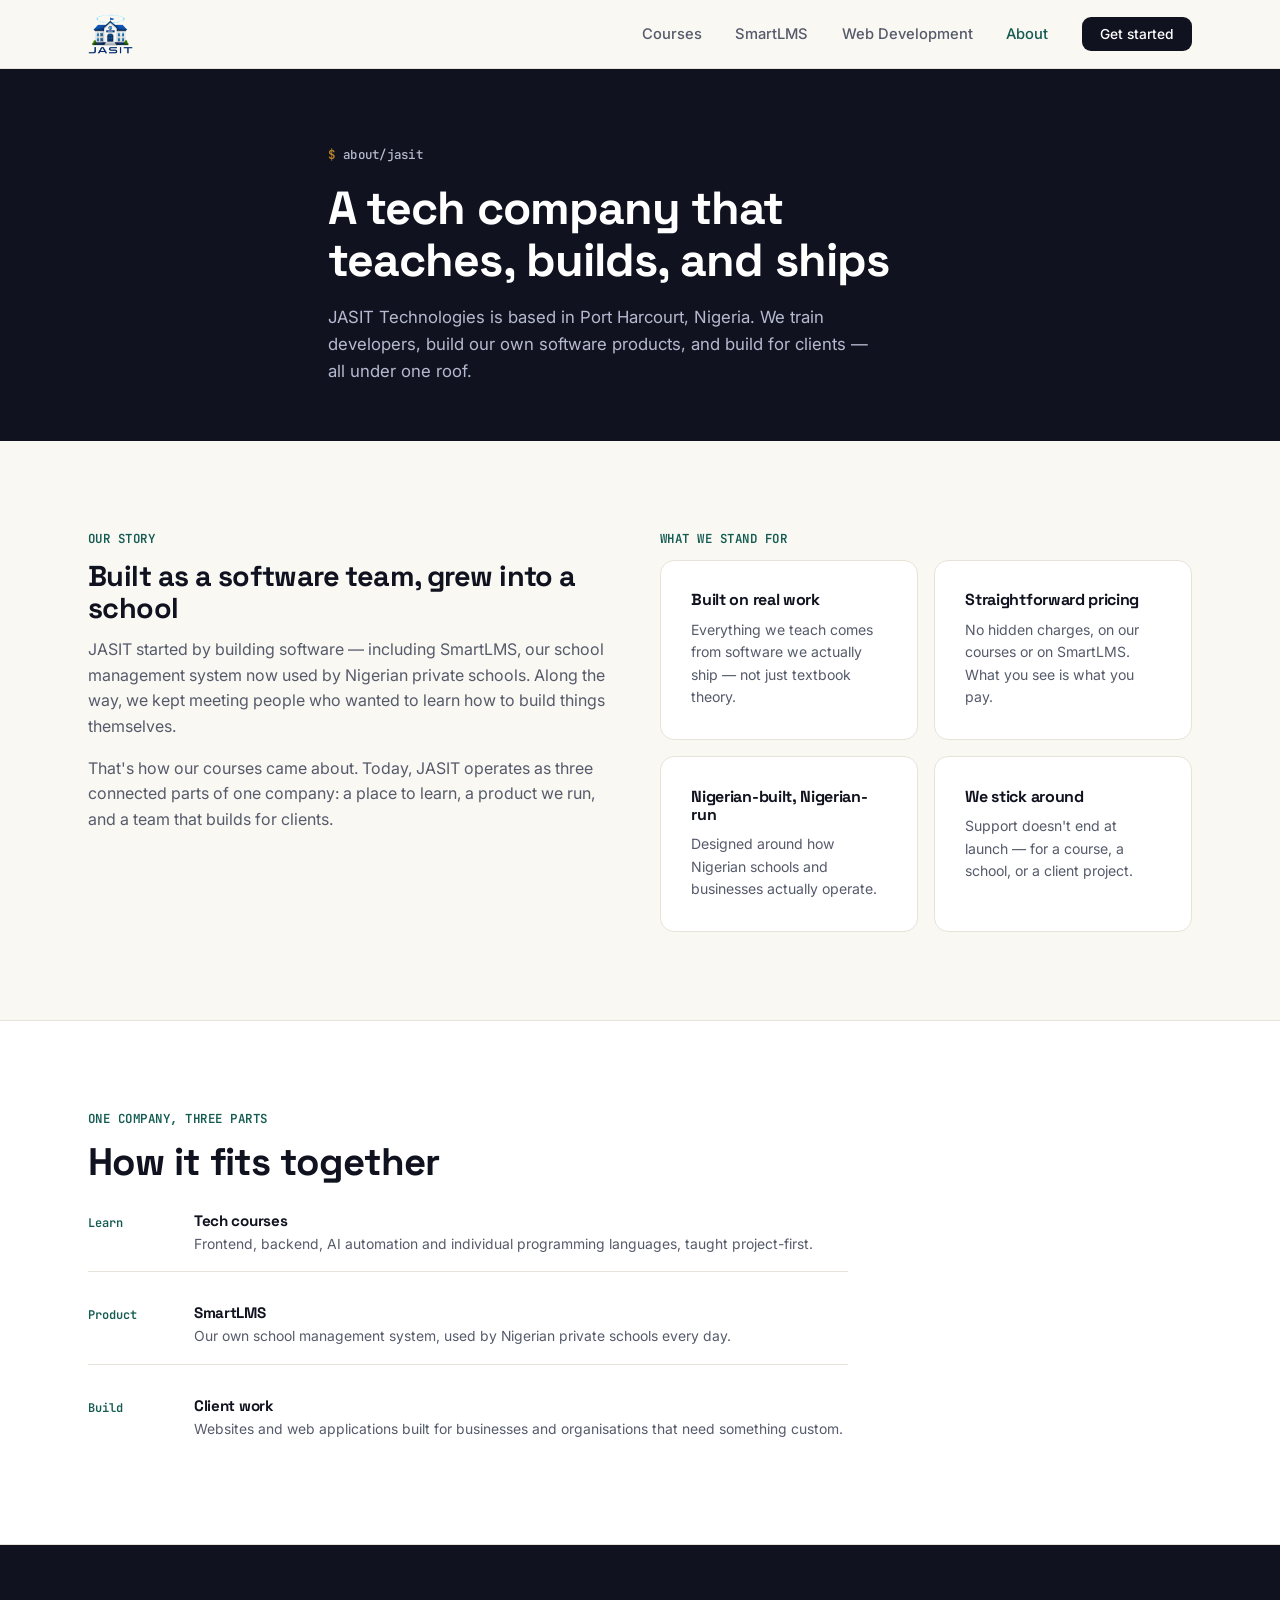
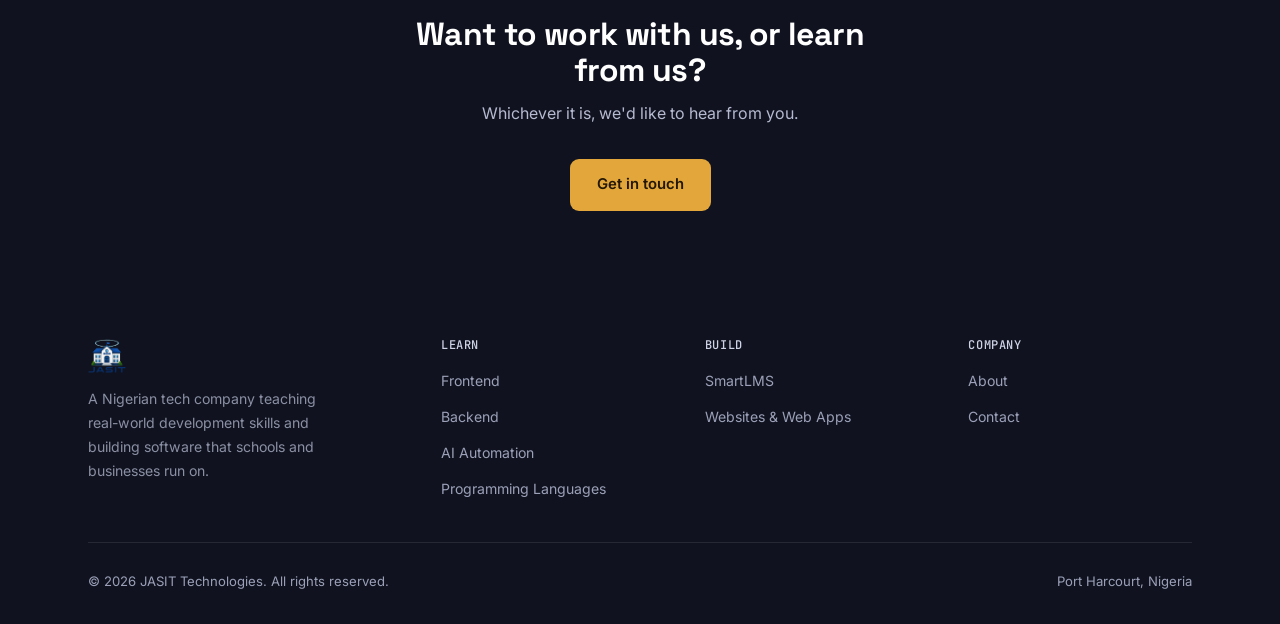
==== about.html @ 406e81af "changed setting" ====
<!DOCTYPE html>
<html lang="en">
<head>
<meta charset="UTF-8" />
<meta name="viewport" content="width=device-width, initial-scale=1.0" />
<link rel="icon" type="image/png" sizes="32x32" href="assets/favicon-32.png" />
<link rel="icon" type="image/png" sizes="16x16" href="assets/favicon-16.png" />
<link rel="apple-touch-icon" sizes="180x180" href="assets/favicon-180.png" />
<link rel="shortcut icon" href="assets/favicon.ico" />
<title>About JASIT Technologies</title>
<meta name="description" content="JASIT Technologies is a Nigerian tech company that teaches development skills and builds software, including SmartLMS and custom websites and web apps." />
<link rel="canonical" href="https://jasit.com.ng/about.html" />
<link href="css/shared.css" rel="stylesheet" />
<link href="css/pages.css" rel="stylesheet" />
</head>
<body>

<nav class="site-nav">
  <div class="nav-inner">
    <a href="index.html" class="nav-logo"><img src="assets/logo-header.png" alt="JASIT Technologies" class="logo-img"></a>
    <ul class="nav-links" id="nav-links">
      <li><a href="courses/index.html">Courses</a></li>
      <li><a href="products/smartlms.html">SmartLMS</a></li>
      <li><a href="services/web-dev.html">Web Development</a></li>
      <li><a href="about.html" class="active">About</a></li>
      <li><a href="contact.html" class="nav-cta">Get started</a></li>
    </ul>
    <button class="hamburger" onclick="toggleNav()" aria-label="Toggle menu"><span></span><span></span><span></span></button>
  </div>
</nav>

<section class="about-hero ink-block">
  <div class="wrap" style="max-width:680px;">
    <p class="eyebrow">about/jasit</p>
    <h1 style="font-size:clamp(2rem,4.4vw,2.9rem); margin:1rem 0 1.1rem;">A tech company that teaches, builds, and ships</h1>
    <p style="color:#b6bad0; font-size:1.05rem; max-width:540px;">JASIT Technologies is based in Port Harcourt, Nigeria. We train developers, build our own software products, and build for clients — all under one roof.</p>
  </div>
</section>

<section>
  <div class="wrap grid-2">
    <div>
      <p class="section-label">Our story</p>
      <h2 class="section-title" style="font-size:1.8rem;">Built as a software team, grew into a school</h2>
      <p style="color:var(--slate); margin-bottom:1rem;">JASIT started by building software — including SmartLMS, our school management system now used by Nigerian private schools. Along the way, we kept meeting people who wanted to learn how to build things themselves.</p>
      <p style="color:var(--slate);">That's how our courses came about. Today, JASIT operates as three connected parts of one company: a place to learn, a product we run, and a team that builds for clients.</p>
    </div>
    <div>
      <p class="section-label">What we stand for</p>
      <div class="grid-2" style="gap:1rem;">
        <div class="card value-card"><h3>Built on real work</h3><p>Everything we teach comes from software we actually ship — not just textbook theory.</p></div>
        <div class="card value-card"><h3>Straightforward pricing</h3><p>No hidden charges, on our courses or on SmartLMS. What you see is what you pay.</p></div>
        <div class="card value-card"><h3>Nigerian-built, Nigerian-run</h3><p>Designed around how Nigerian schools and businesses actually operate.</p></div>
        <div class="card value-card"><h3>We stick around</h3><p>Support doesn't end at launch — for a course, a school, or a client project.</p></div>
      </div>
    </div>
  </div>
</section>

<section style="background:var(--paper-raised); border-top:1px solid var(--mist); border-bottom:1px solid var(--mist);">
  <div class="wrap">
    <p class="section-label">One company, three parts</p>
    <h2 class="section-title">How it fits together</h2>
    <div class="pillars-mini" style="max-width:760px;">
      <div class="mini-row"><span class="mini-tag">Learn</span><div><h4>Tech courses</h4><p>Frontend, backend, AI automation and individual programming languages, taught project-first.</p></div></div>
      <div class="mini-row"><span class="mini-tag">Product</span><div><h4>SmartLMS</h4><p>Our own school management system, used by Nigerian private schools every day.</p></div></div>
      <div class="mini-row"><span class="mini-tag">Build</span><div><h4>Client work</h4><p>Websites and web applications built for businesses and organisations that need something custom.</p></div></div>
    </div>
  </div>
</section>

<div class="ink-block" style="padding:4.5rem 0; text-align:center;">
  <div class="wrap" style="max-width:560px; margin:0 auto;">
    <h2 style="font-size:clamp(1.5rem,3vw,2rem); margin-bottom:0.8rem;">Want to work with us, or learn from us?</h2>
    <p style="color:#b6bad0; margin-bottom:2rem;">Whichever it is, we'd like to hear from you.</p>
    <a href="contact.html" class="btn btn-gold">Get in touch</a>
  </div>
</div>

<footer class="site-footer">
  <div class="wrap">
    <div class="footer-grid">
      <div class="footer-brand">
        <a href="index.html" class="nav-logo"><img src="assets/logo-header.png" alt="JASIT Technologies" class="logo-img"></a>
        <p>A Nigerian tech company teaching real-world development skills and building software that schools and businesses run on.</p>
      </div>
      <div class="footer-col">
        <h4>Learn</h4>
        <ul><li><a href="courses/frontend.html">Frontend</a></li><li><a href="courses/backend.html">Backend</a></li><li><a href="courses/ai-automation.html">AI Automation</a></li><li><a href="courses/languages.html">Programming Languages</a></li></ul>
      </div>
      <div class="footer-col">
        <h4>Build</h4>
        <ul><li><a href="products/smartlms.html">SmartLMS</a></li><li><a href="services/web-dev.html">Websites &amp; Web Apps</a></li></ul>
      </div>
      <div class="footer-col">
        <h4>Company</h4>
        <ul><li><a href="about.html">About</a></li><li><a href="contact.html">Contact</a></li></ul>
      </div>
    </div>
    <div class="footer-bottom"><p>&copy; 2026 JASIT Technologies. All rights reserved.</p><p>Port Harcourt, Nigeria</p></div>
  </div>
</footer>
<div id="toast" role="alert"></div>
<script src="js/site.js"></script>
</body>
</html>
---- css/shared.css ----
/* ============================================================
   JASIT TECHNOLOGIES — SHARED DESIGN SYSTEM
   Tokens: ink (dark bookend), paper (light body), gold (learn),
   teal (build/product). Display: Space Grotesk. Body: Inter.
   Mono: JetBrains Mono (code/language motif).
   ============================================================ */

@import url('https://fonts.googleapis.com/css2?family=Space+Grotesk:wght@500;600;700&family=Inter:wght@400;500;600;700&family=JetBrains+Mono:wght@400;500;600&display=swap');

:root {
  --ink: #10131f;
  --ink-soft: #1a1e30;
  --paper: #faf8f3;
  --paper-raised: #ffffff;
  --gold: #e2a63b;
  --gold-dark: #b9822a;
  --teal: #1c7a6e;
  --teal-dark: #145b52;
  --slate: #565b6b;
  --slate-light: #8a8fa3;
  --text: #191c2a;
  --mist: #e7e3d8;
  --mist-dark: #d8d2c2;
  --radius: 14px;
  --radius-sm: 9px;
  --max: 1160px;
}

* , *::before, *::after { box-sizing: border-box; margin: 0; padding: 0; }

html { scroll-behavior: smooth; }

body {
  font-family: 'Inter', sans-serif;
  background: var(--paper);
  color: var(--text);
  line-height: 1.6;
  font-size: 16px;
  -webkit-font-smoothing: antialiased;
}

h1, h2, h3, h4 {
  font-family: 'Space Grotesk', sans-serif;
  color: var(--ink);
  letter-spacing: -0.02em;
  line-height: 1.12;
}

a { color: inherit; }

.mono {
  font-family: 'JetBrains Mono', monospace;
}

img, svg { display: block; max-width: 100%; }

.wrap { max-width: var(--max); margin: 0 auto; padding: 0 1.75rem; }

:focus-visible { outline: 2.5px solid var(--teal); outline-offset: 3px; }

@media (prefers-reduced-motion: reduce) {
  *, *::before, *::after { animation-duration: 0.001ms !important; transition-duration: 0.001ms !important; }
}

/* ---------- Eyebrow / label / language badges ---------- */

.eyebrow {
  display: inline-flex;
  align-items: center;
  gap: 8px;
  font-family: 'JetBrains Mono', monospace;
  font-size: 0.78rem;
  font-weight: 500;
  letter-spacing: 0.02em;
  color: var(--teal-dark);
}
.eyebrow::before { content: '$'; color: var(--gold-dark); font-weight: 600; }

.lang-strip {
  display: flex;
  flex-wrap: wrap;
  gap: 0.6rem;
}
.lang-chip {
  font-family: 'JetBrains Mono', monospace;
  font-size: 0.78rem;
  font-weight: 500;
  padding: 6px 12px;
  border-radius: 999px;
  border: 1px solid var(--mist-dark);
  color: var(--slate);
  background: var(--paper-raised);
}
.lang-chip.on-dark {
  border-color: rgba(255,255,255,0.16);
  color: #cfd3e6;
  background: rgba(255,255,255,0.04);
}

/* ---------- Nav ---------- */

nav.site-nav {
  position: sticky;
  top: 0;
  z-index: 100;
  background: rgba(250, 248, 243, 0.9);
  backdrop-filter: blur(10px);
  border-bottom: 1px solid var(--mist);
}
.nav-inner {
  max-width: var(--max);
  margin: 0 auto;
  padding: 0 1.75rem;
  height: 68px;
  display: flex;
  align-items: center;
  justify-content: space-between;
}
.nav-logo {
  font-family: 'Space Grotesk', sans-serif;
  font-weight: 700;
  font-size: 1.15rem;
  text-decoration: none;
  color: var(--ink);
  display: flex;
  align-items: baseline;
  gap: 2px;
}
.nav-logo .dot { color: var(--gold-dark); }
.nav-logo .logo-img { height: 40px; width: auto; display: block; }
.footer-brand .logo-img { height: 34px; width: auto; display: block; }
.nav-links {
  display: flex;
  align-items: center;
  gap: 2.1rem;
  list-style: none;
}
.nav-links a {
  text-decoration: none;
  color: var(--slate);
  font-size: 0.92rem;
  font-weight: 500;
  transition: color 0.18s;
}
.nav-links a:hover { color: var(--ink); }
.nav-links a.active { color: var(--teal-dark); }
.nav-cta {
  background: var(--ink) !important;
  color: #fff !important;
  padding: 9px 18px;
  border-radius: var(--radius-sm);
  font-size: 0.86rem !important;
}
.nav-cta:hover { background: var(--teal-dark) !important; }

.hamburger {
  display: none;
  background: none;
  border: none;
  cursor: pointer;
  flex-direction: column;
  gap: 5px;
  padding: 4px;
}
.hamburger span { display: block; width: 22px; height: 2px; background: var(--text); border-radius: 2px; }

/* ---------- Buttons ---------- */

.btn {
  display: inline-flex;
  align-items: center;
  gap: 8px;
  padding: 13px 26px;
  border-radius: var(--radius-sm);
  font-size: 0.93rem;
  font-weight: 600;
  text-decoration: none;
  border: 1.5px solid transparent;
  transition: transform 0.14s, background 0.18s, border-color 0.18s;
  font-family: 'Inter', sans-serif;
  cursor: pointer;
}
.btn:hover { transform: translateY(-1px); }
.btn-gold { background: var(--gold); color: #241804; }
.btn-gold:hover { background: var(--gold-dark); }
.btn-teal { background: var(--teal); color: #fff; }
.btn-teal:hover { background: var(--teal-dark); }
.btn-ink { background: var(--ink); color: #fff; }
.btn-ink:hover { background: var(--ink-soft); }
.btn-outline { border-color: var(--mist-dark); color: var(--text); background: transparent; }
.btn-outline:hover { border-color: var(--slate); }
.btn-outline.on-dark { border-color: rgba(255,255,255,0.25); color: #fff; }
.btn-outline.on-dark:hover { border-color: rgba(255,255,255,0.55); }

/* ---------- Section rhythm ---------- */

section { padding: 5.5rem 0; }
.section-label { font-size: 0.78rem; font-weight: 600; letter-spacing: 0.04em; text-transform: uppercase; color: var(--teal-dark); margin-bottom: 0.7rem; font-family: 'JetBrains Mono', monospace; }
.section-title { font-size: clamp(1.6rem, 3.4vw, 2.4rem); font-weight: 700; margin-bottom: 0.8rem; }
.section-sub { font-size: 1.02rem; color: var(--slate); max-width: 560px; line-height: 1.7; margin-bottom: 3rem; }

.card {
  background: var(--paper-raised);
  border: 1px solid var(--mist);
  border-radius: var(--radius);
  padding: 1.9rem;
  transition: box-shadow 0.2s, transform 0.2s, border-color 0.2s;
}
.card:hover { box-shadow: 0 10px 28px rgba(16,19,31,0.07); transform: translateY(-2px); border-color: var(--mist-dark); }

/* ---------- Dark bookend blocks (hero/footer) ---------- */

.ink-block {
  background: var(--ink);
  color: #e9ebf5;
}
.ink-block h1, .ink-block h2, .ink-block h3 { color: #fff; }
.ink-block .section-sub, .ink-block p { color: #b6bad0; }

/* ---------- Footer ---------- */

footer.site-footer {
  background: var(--ink);
  color: #9ba0b8;
  padding: 3.5rem 0 2rem;
}
.footer-grid {
  display: grid;
  grid-template-columns: 1.4fr 1fr 1fr 1fr;
  gap: 2.5rem;
  padding-bottom: 2.5rem;
  border-bottom: 1px solid rgba(255,255,255,0.09);
}
.footer-brand .nav-logo { color: #fff; }
.footer-brand p { margin-top: 0.9rem; font-size: 0.88rem; color: #8a8fa3; max-width: 260px; line-height: 1.7; }
.footer-col h4 { font-family: 'JetBrains Mono', monospace; font-size: 0.75rem; letter-spacing: 0.05em; text-transform: uppercase; color: #cfd3e6; margin-bottom: 1rem; font-weight: 500; }
.footer-col ul { list-style: none; display: flex; flex-direction: column; gap: 0.65rem; }
.footer-col a { font-size: 0.88rem; color: #9ba0b8; text-decoration: none; transition: color 0.18s; }
.footer-col a:hover { color: #fff; }
.footer-bottom { padding-top: 1.75rem; display: flex; justify-content: space-between; align-items: center; flex-wrap: wrap; gap: 1rem; font-size: 0.82rem; }

/* ---------- Utility grids ---------- */

.grid-2 { display: grid; grid-template-columns: 1fr 1fr; gap: 2.5rem; }
.grid-3 { display: grid; grid-template-columns: repeat(3, 1fr); gap: 1.5rem; }
.grid-4 { display: grid; grid-template-columns: repeat(4, 1fr); gap: 1.5rem; }

/* ---------- Responsive ---------- */

@media (max-width: 900px) {
  .footer-grid { grid-template-columns: 1fr 1fr; }
  .grid-3 { grid-template-columns: 1fr 1fr; }
  .grid-4 { grid-template-columns: 1fr 1fr; }
}

@media (max-width: 720px) {
  .nav-links { display: none; }
  .hamburger { display: flex; }
  .nav-links.open {
    display: flex;
    flex-direction: column;
    position: absolute;
    top: 68px; left: 0; right: 0;
    background: var(--paper);
    border-bottom: 1px solid var(--mist);
    padding: 1.5rem 1.75rem;
    gap: 1.2rem;
    z-index: 99;
  }
  .grid-2, .grid-3, .grid-4 { grid-template-columns: 1fr; }
  .footer-grid { grid-template-columns: 1fr; gap: 2rem; }
  section { padding: 3.5rem 0; }
}
---- css/pages.css ----
/* About + Contact pages */

.about-hero { padding: 4.5rem 0 3.5rem; }

.value-card { display: flex; flex-direction: column; gap: 0.6rem; }
.value-card h3 { font-size: 1rem; }
.value-card p { font-size: 0.88rem; color: var(--slate); }

.pillars-mini { display: flex; flex-direction: column; gap: 1rem; }
.pillars-mini .mini-row { display: flex; gap: 1rem; align-items: flex-start; padding: 1rem 0; border-bottom: 1px solid var(--mist); }
.pillars-mini .mini-row:last-child { border-bottom: none; }
.pillars-mini .mini-tag { font-family: 'JetBrains Mono', monospace; font-size: 0.75rem; font-weight: 600; color: var(--teal-dark); width: 90px; flex-shrink: 0; padding-top: 2px; }
.pillars-mini h4 { font-size: 0.95rem; margin-bottom: 0.25rem; }
.pillars-mini p { font-size: 0.87rem; color: var(--slate); }

/* Contact page */
.contact-info-item { display: flex; align-items: flex-start; gap: 1rem; }
.contact-icon { width: 40px; height: 40px; background: rgba(28,122,110,0.1); border-radius: 9px; display: flex; align-items: center; justify-content: center; flex-shrink: 0; }
.contact-icon svg { width: 18px; height: 18px; color: var(--teal-dark); }
.contact-info-item h4 { font-size: 0.85rem; margin-bottom: 2px; }
.contact-info-item p, .contact-info-item a { font-size: 0.875rem; color: var(--slate); text-decoration: none; }
.contact-info-item a:hover { color: var(--teal-dark); }

.contact-form { display: flex; flex-direction: column; gap: 1rem; }
.form-row { display: grid; grid-template-columns: 1fr 1fr; gap: 1rem; }
.contact-form input, .contact-form textarea, .contact-form select {
  width: 100%; padding: 11px 14px; font-size: 0.9rem; font-family: 'Inter', sans-serif; color: var(--text);
  background: var(--paper-raised); border: 1.5px solid var(--mist); border-radius: var(--radius-sm); outline: none; transition: border-color 0.2s;
}
.contact-form input:focus, .contact-form textarea:focus, .contact-form select:focus { border-color: var(--teal); }
.contact-form textarea { min-height: 120px; resize: vertical; }
.form-submit { background: var(--teal); color: #fff; border: none; padding: 13px 28px; border-radius: var(--radius-sm); font-size: 0.95rem; font-weight: 600; font-family: 'Inter', sans-serif; cursor: pointer; transition: background 0.2s; width: 100%; }
.form-submit:hover { background: var(--teal-dark); }
.form-note { font-size: 0.78rem; color: var(--slate-light); text-align: center; margin-top: -0.25rem; }

@media (max-width: 720px) { .form-row { grid-template-columns: 1fr; } }
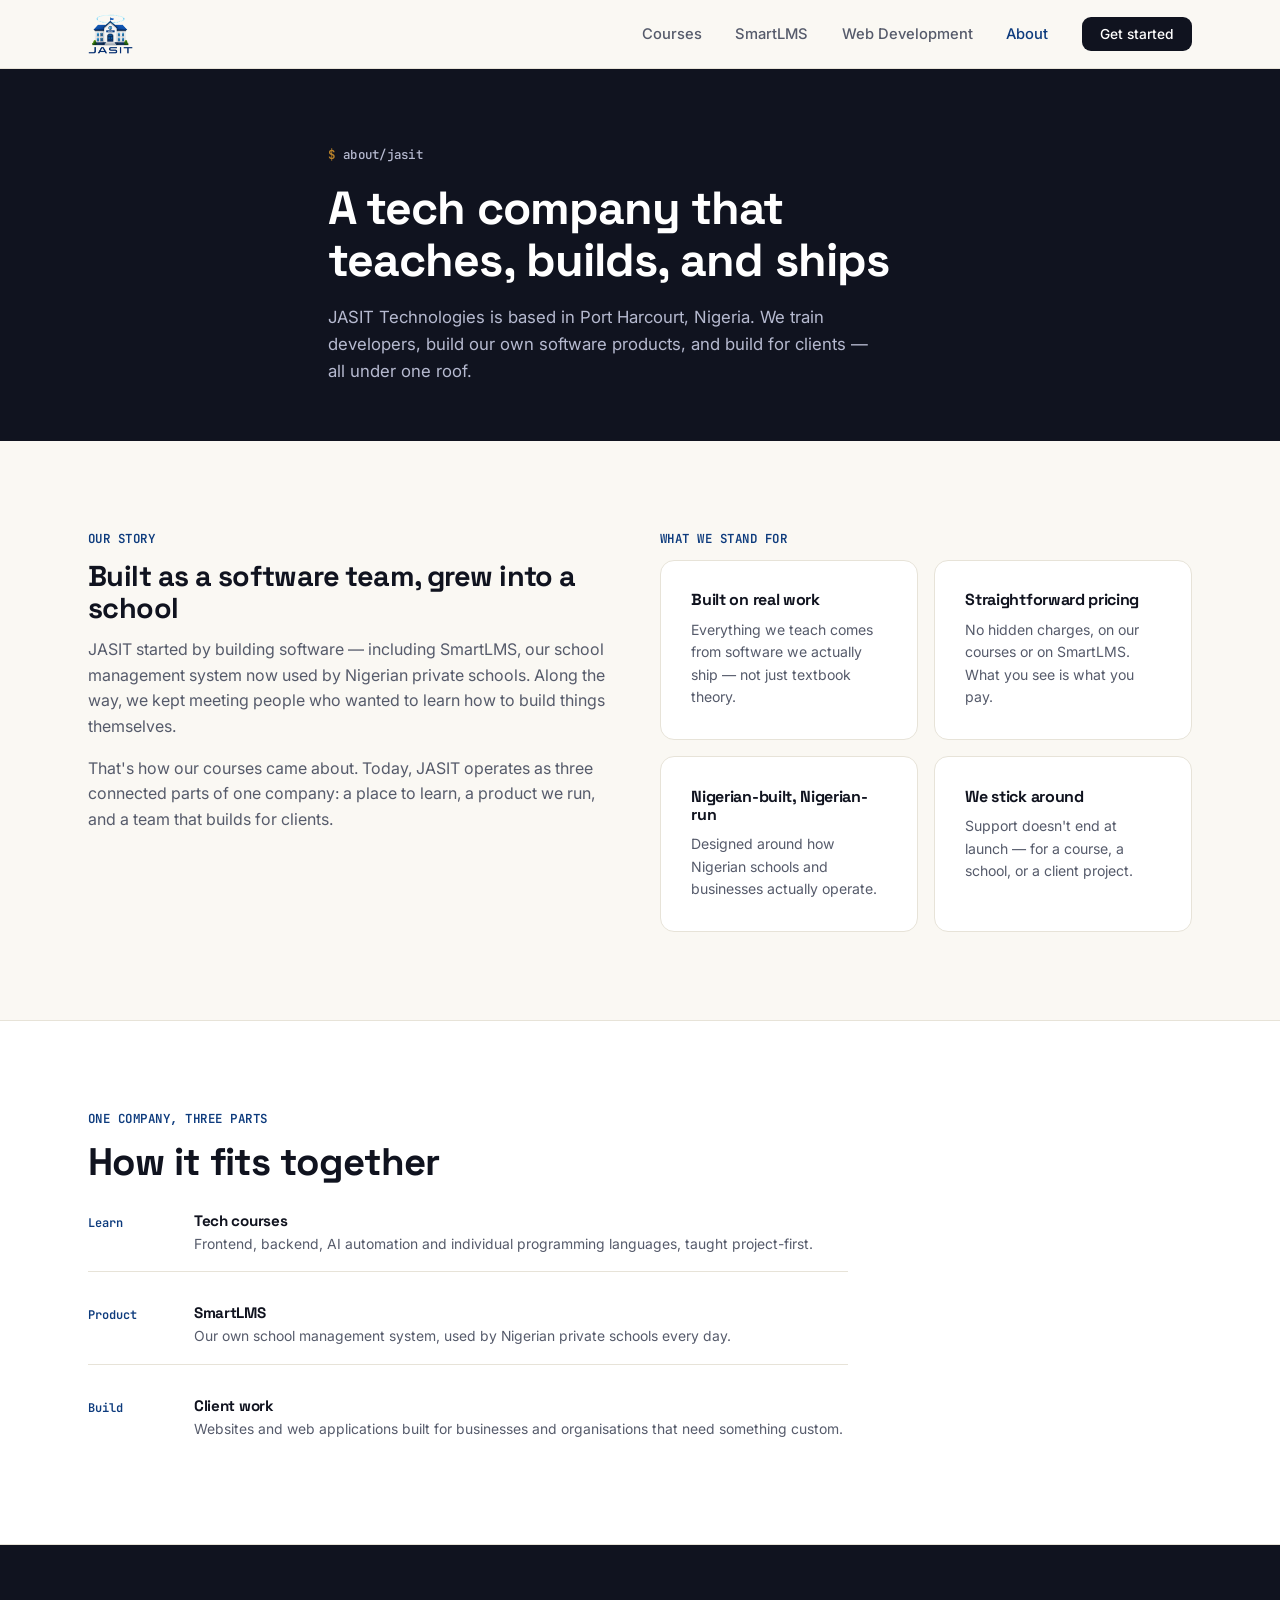
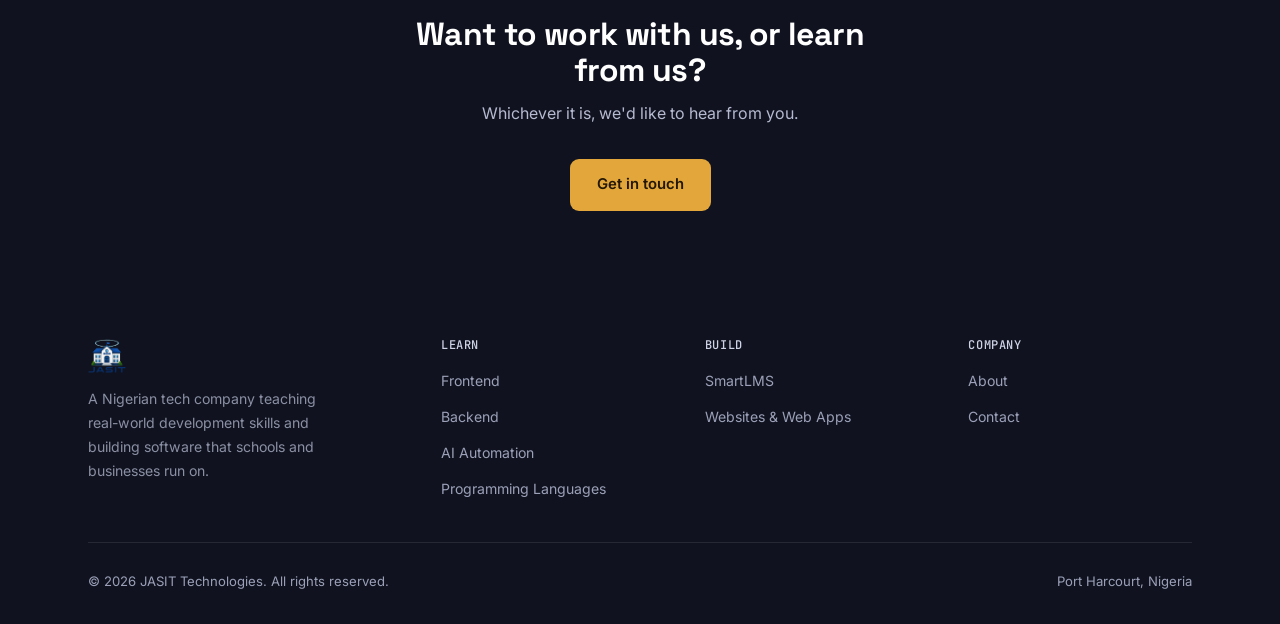
==== commit db72fa40: "MORE SEO" ====
--- a/about.html
+++ b/about.html
@@ -7,8 +7,8 @@
 <link rel="icon" type="image/png" sizes="16x16" href="assets/favicon-16.png" />
 <link rel="apple-touch-icon" sizes="180x180" href="assets/favicon-180.png" />
 <link rel="shortcut icon" href="assets/favicon.ico" />
-<title>About JASIT Technologies</title>
-<meta name="description" content="JASIT Technologies is a Nigerian tech company that teaches development skills and builds software, including SmartLMS and custom websites and web apps." />
+<title>About JASIT Technologies | Tech Company in Port Harcourt, Nigeria</title>
+<meta name="description" content="JASIT Technologies is a Port Harcourt-based tech company that teaches development skills and builds software, including our affordable school management system, SmartLMS, and custom websites and web apps." />
 <link rel="canonical" href="https://jasit.com.ng/about.html" />
 <link href="css/shared.css" rel="stylesheet" />
 <link href="css/pages.css" rel="stylesheet" />
@@ -103,4 +103,4 @@
 <div id="toast" role="alert"></div>
 <script src="js/site.js"></script>
 </body>
-</html>
+</html>
--- a/css/shared.css
+++ b/css/shared.css
@@ -14,8 +14,8 @@
   --paper-raised: #ffffff;
   --gold: #e2a63b;
   --gold-dark: #b9822a;
-  --teal: #1c7a6e;
-  --teal-dark: #145b52;
+  --teal: #114fa6;
+  --teal-dark: #0d3b7d;
   --slate: #565b6b;
   --slate-light: #8a8fa3;
   --text: #191c2a;
@@ -270,4 +270,4 @@
   .grid-2, .grid-3, .grid-4 { grid-template-columns: 1fr; }
   .footer-grid { grid-template-columns: 1fr; gap: 2rem; }
   section { padding: 3.5rem 0; }
-}
+}
--- a/css/pages.css
+++ b/css/pages.css
@@ -15,7 +15,7 @@
 
 /* Contact page */
 .contact-info-item { display: flex; align-items: flex-start; gap: 1rem; }
-.contact-icon { width: 40px; height: 40px; background: rgba(28,122,110,0.1); border-radius: 9px; display: flex; align-items: center; justify-content: center; flex-shrink: 0; }
+.contact-icon { width: 40px; height: 40px; background: rgba(17,79,166,0.1); border-radius: 9px; display: flex; align-items: center; justify-content: center; flex-shrink: 0; }
 .contact-icon svg { width: 18px; height: 18px; color: var(--teal-dark); }
 .contact-info-item h4 { font-size: 0.85rem; margin-bottom: 2px; }
 .contact-info-item p, .contact-info-item a { font-size: 0.875rem; color: var(--slate); text-decoration: none; }
@@ -33,4 +33,4 @@
 .form-submit:hover { background: var(--teal-dark); }
 .form-note { font-size: 0.78rem; color: var(--slate-light); text-align: center; margin-top: -0.25rem; }
 
-@media (max-width: 720px) { .form-row { grid-template-columns: 1fr; } }
+@media (max-width: 720px) { .form-row { grid-template-columns: 1fr; } }
